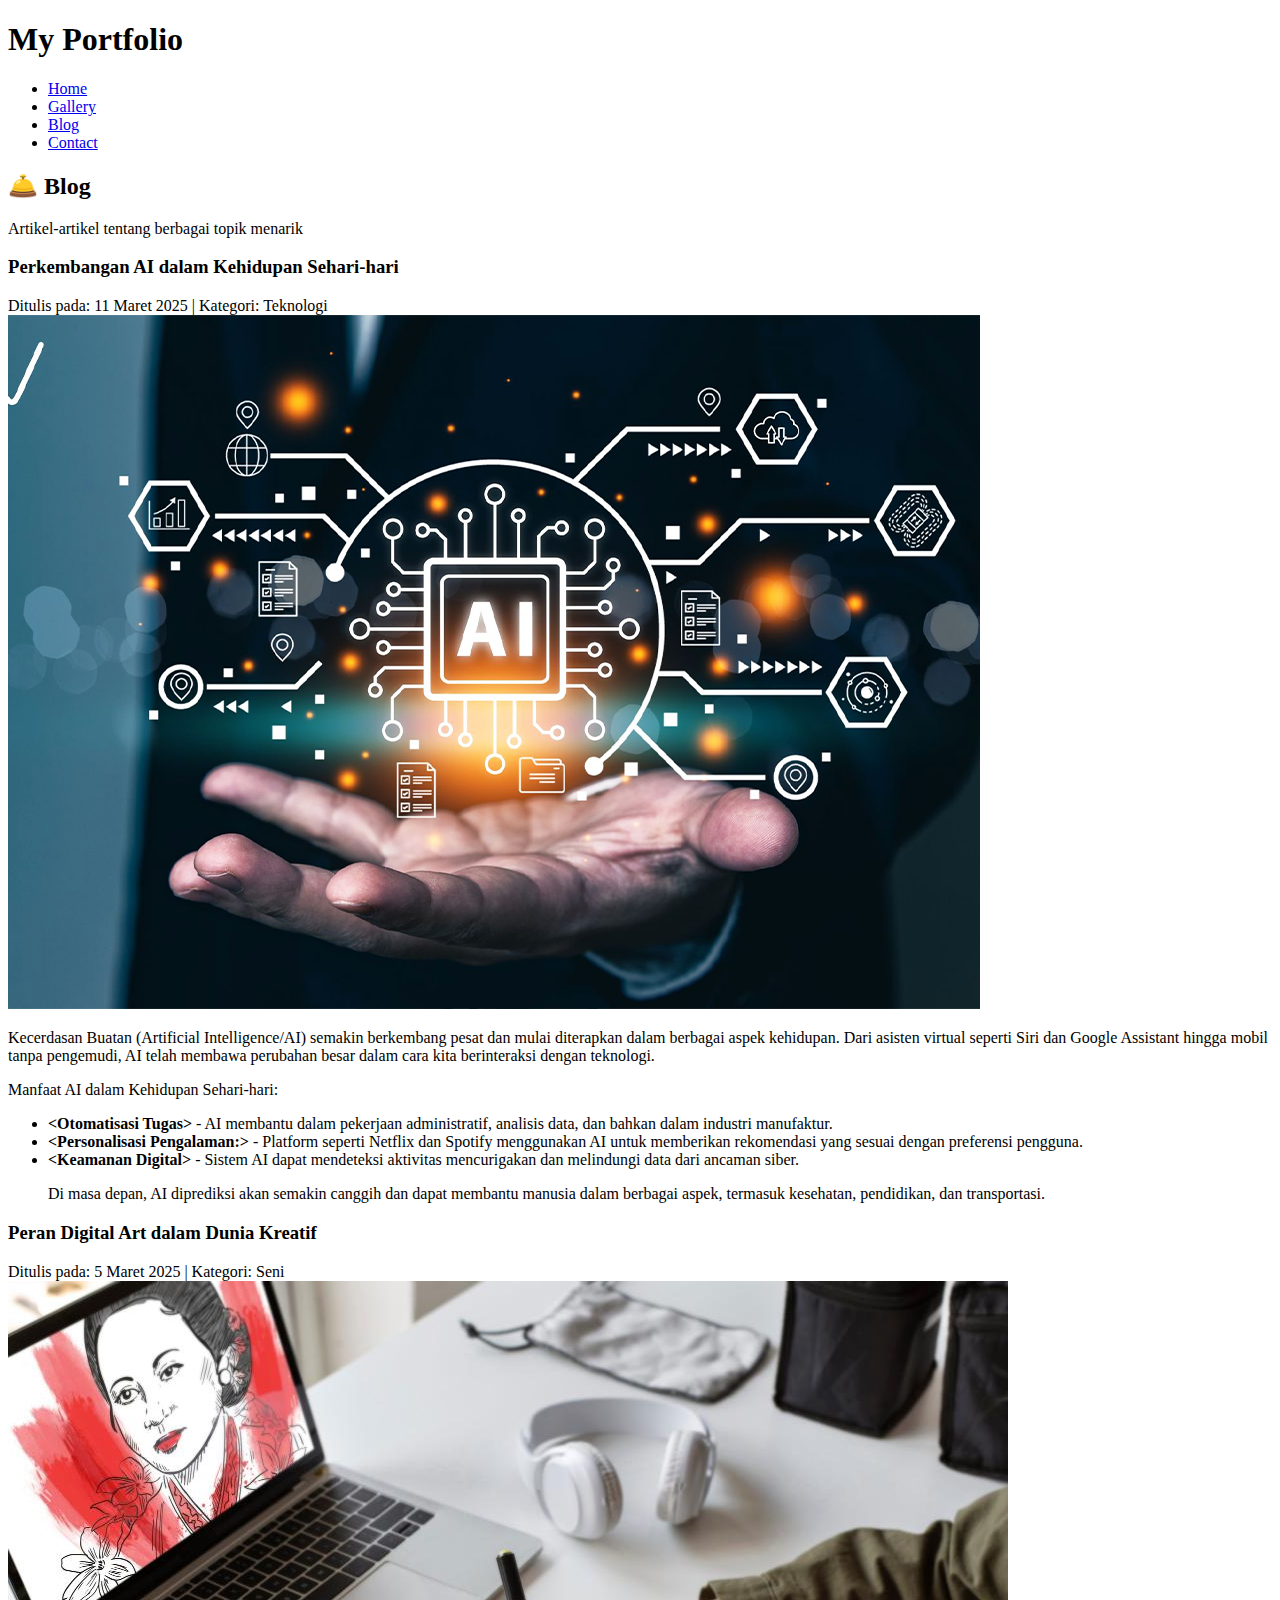
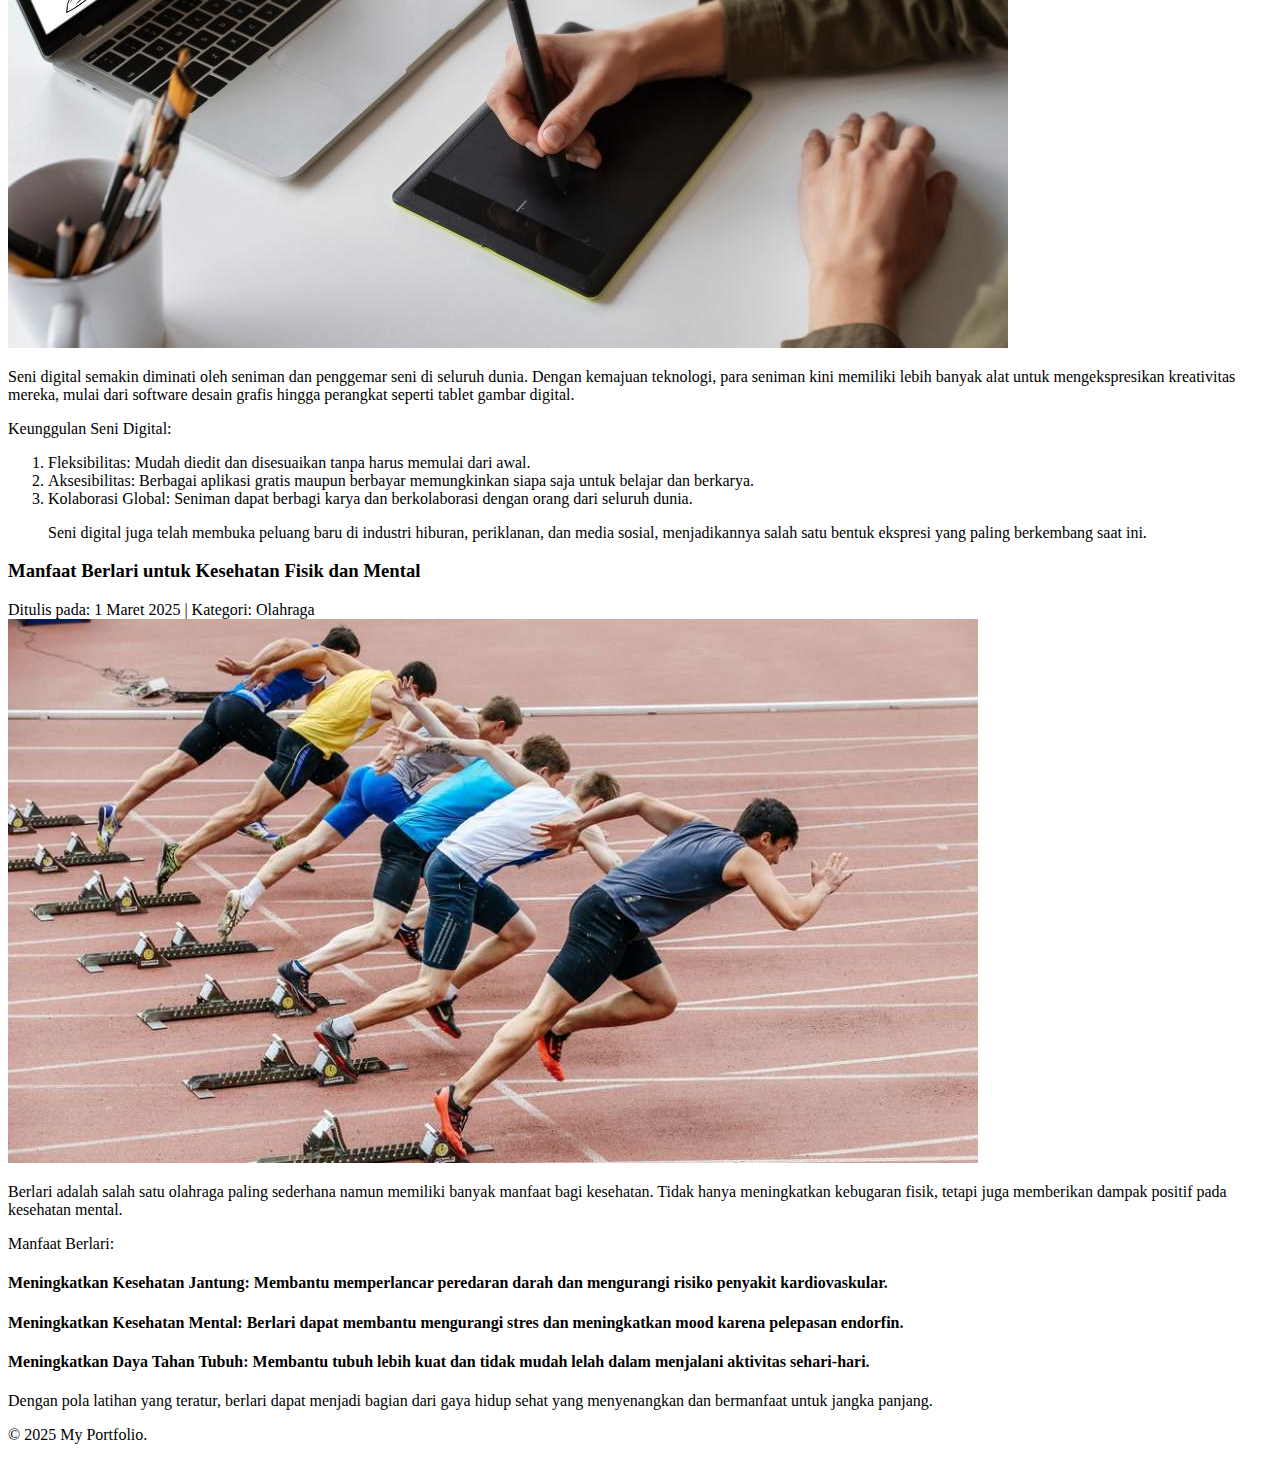
==== blog.html @ 95d7e41c "Manambahkan file HTML untuk website" ====
<!DOCTYPE html>
<html lang="id">
<head>
    <meta charset="UTF-8">
    <meta name="viewport" content="width=device-width, initial-scale=1.0">
    <title>Blog - My Personal Portfolio</title>
    <link rel="stylesheet" href="css/style.css">
</head>
<body>
    <header>
        <div class="container">
            <h1>My Portfolio</h1>
            <nav>
                <ul>
                    <li><a href="index.html">Home</a></li>
                    <li><a href="gallery.html">Gallery</a></li>
                    <li><a href="blog.html" class="active">Blog</a></li>
                    <li><a href="contact.html">Contact</a></li>
                </ul>
            </nav>
        </div>
    </header>

    <main>
        <section class="page-header">
            <div class="container">
                <h2>🛎️ Blog</h2>
                <p>Artikel-artikel tentang berbagai topik menarik</p>
            </div>
        </section>

        <section class="blog">
            <div class="container">
                <article class="blog-post">
                    <h3>Perkembangan AI dalam Kehidupan Sehari-hari</h3>
                    <div class="post-meta">Ditulis pada: 11 Maret 2025 | Kategori: Teknologi</div>
                    <img src="ini ai.png" alt="HTML Coding" class="post-image">
                    <div class="post-content">
                        <p>Kecerdasan Buatan (Artificial Intelligence/AI) semakin berkembang pesat dan mulai diterapkan dalam berbagai aspek kehidupan. Dari asisten virtual seperti Siri dan Google Assistant hingga mobil tanpa pengemudi, AI telah membawa perubahan besar dalam cara kita berinteraksi dengan teknologi.
                        </p>
                        <p>Manfaat AI dalam Kehidupan Sehari-hari:
                        </p>
                        <ul>
                            <li><strong>&lt;Otomatisasi Tugas&gt;</strong> - AI membantu dalam pekerjaan administratif, analisis data, dan bahkan dalam industri manufaktur.</li>
                            <li><strong>&lt;Personalisasi Pengalaman:&gt;</strong> - Platform seperti Netflix dan Spotify menggunakan AI untuk memberikan rekomendasi yang sesuai dengan preferensi pengguna.
                            </li>
                            <li><strong>&lt;Keamanan Digital&gt;</strong> - Sistem AI dapat mendeteksi aktivitas mencurigakan dan melindungi data dari ancaman siber.</li>
                        <p>Di masa depan, AI diprediksi akan semakin canggih dan dapat membantu manusia dalam berbagai aspek, termasuk kesehatan, pendidikan, dan transportasi.
                        </p>
                    </div>
                </article>

                <article class="blog-post">
                    <h3>Peran Digital Art dalam Dunia Kreatif
                    </h3>
                    <div class="post-meta">Ditulis pada: 5 Maret 2025 | Kategori: Seni</div>
                    <img src="seniii.jpg" alt="Seni" class="post-image">
                    <div class="post-content">
                        <p>Seni digital semakin diminati oleh seniman dan penggemar seni di seluruh dunia. Dengan kemajuan teknologi, para seniman kini memiliki lebih banyak alat untuk mengekspresikan kreativitas mereka, mulai dari software desain grafis hingga perangkat seperti tablet gambar digital.
                        </p>
                        <p>Keunggulan Seni Digital:
                        </p>
                        <ol>
                            <li>Fleksibilitas: Mudah diedit dan disesuaikan tanpa harus memulai dari awal.
                            </li>
                            <li>Aksesibilitas: Berbagai aplikasi gratis maupun berbayar memungkinkan siapa saja untuk belajar dan berkarya.
                            </li>
                            <li>Kolaborasi Global: Seniman dapat berbagi karya dan berkolaborasi dengan orang dari seluruh dunia.
                            </li>
                        <p>Seni digital juga telah membuka peluang baru di industri hiburan, periklanan, dan media sosial, menjadikannya salah satu bentuk ekspresi yang paling berkembang saat ini.
                        </p>
                    </div>
                </article>

                <article class="blog-post">
                    <h3>Manfaat Berlari untuk Kesehatan Fisik dan Mental
                    </h3>
                    <div class="post-meta">Ditulis pada: 1 Maret 2025 | Kategori: Olahraga</div>
                    <img src="lari.jpg" alt="Olahraga" class="post-image">
                    <div class="post-content">
                        <p>Berlari adalah salah satu olahraga paling sederhana namun memiliki banyak manfaat bagi kesehatan. Tidak hanya meningkatkan kebugaran fisik, tetapi juga memberikan dampak positif pada kesehatan mental.
                        </p>
                        <p>Manfaat Berlari:
                        </p>
                        <h4>Meningkatkan Kesehatan Jantung: Membantu memperlancar peredaran darah dan mengurangi risiko penyakit kardiovaskular.
                        </h4>
                        <h4>Meningkatkan Kesehatan Mental: Berlari dapat membantu mengurangi stres dan meningkatkan mood karena pelepasan endorfin.
                        </h4>
                        <h4>Meningkatkan Daya Tahan Tubuh: Membantu tubuh lebih kuat dan tidak mudah lelah dalam menjalani aktivitas sehari-hari.
                        </h4>
                        <p>Dengan pola latihan yang teratur, berlari dapat menjadi bagian dari gaya hidup sehat yang menyenangkan dan bermanfaat untuk jangka panjang.</p>
                    </div>
                </article>
            </div>
        </section>
    </main>

    <footer>
        <div class="container">
            <p>&copy; 2025 My Portfolio.</p>
        </div>
    </footer>
</body>
</html>
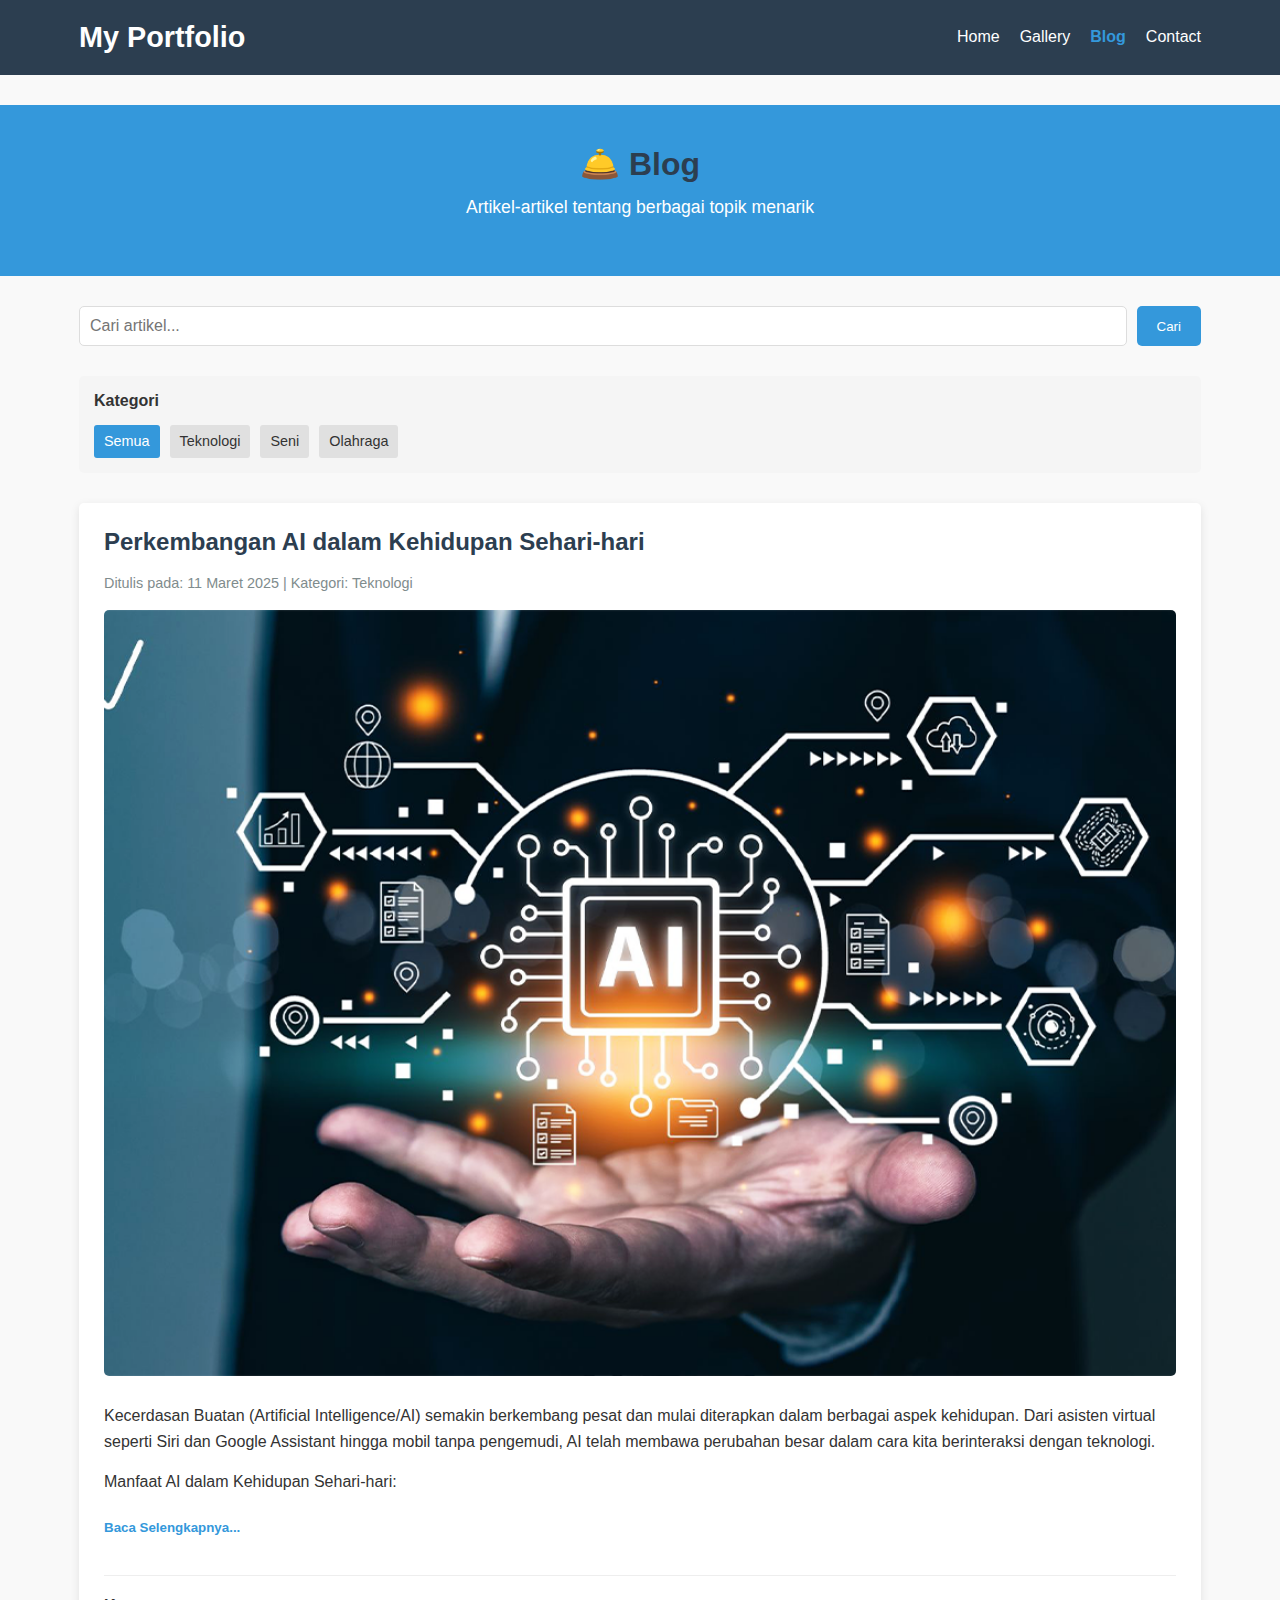
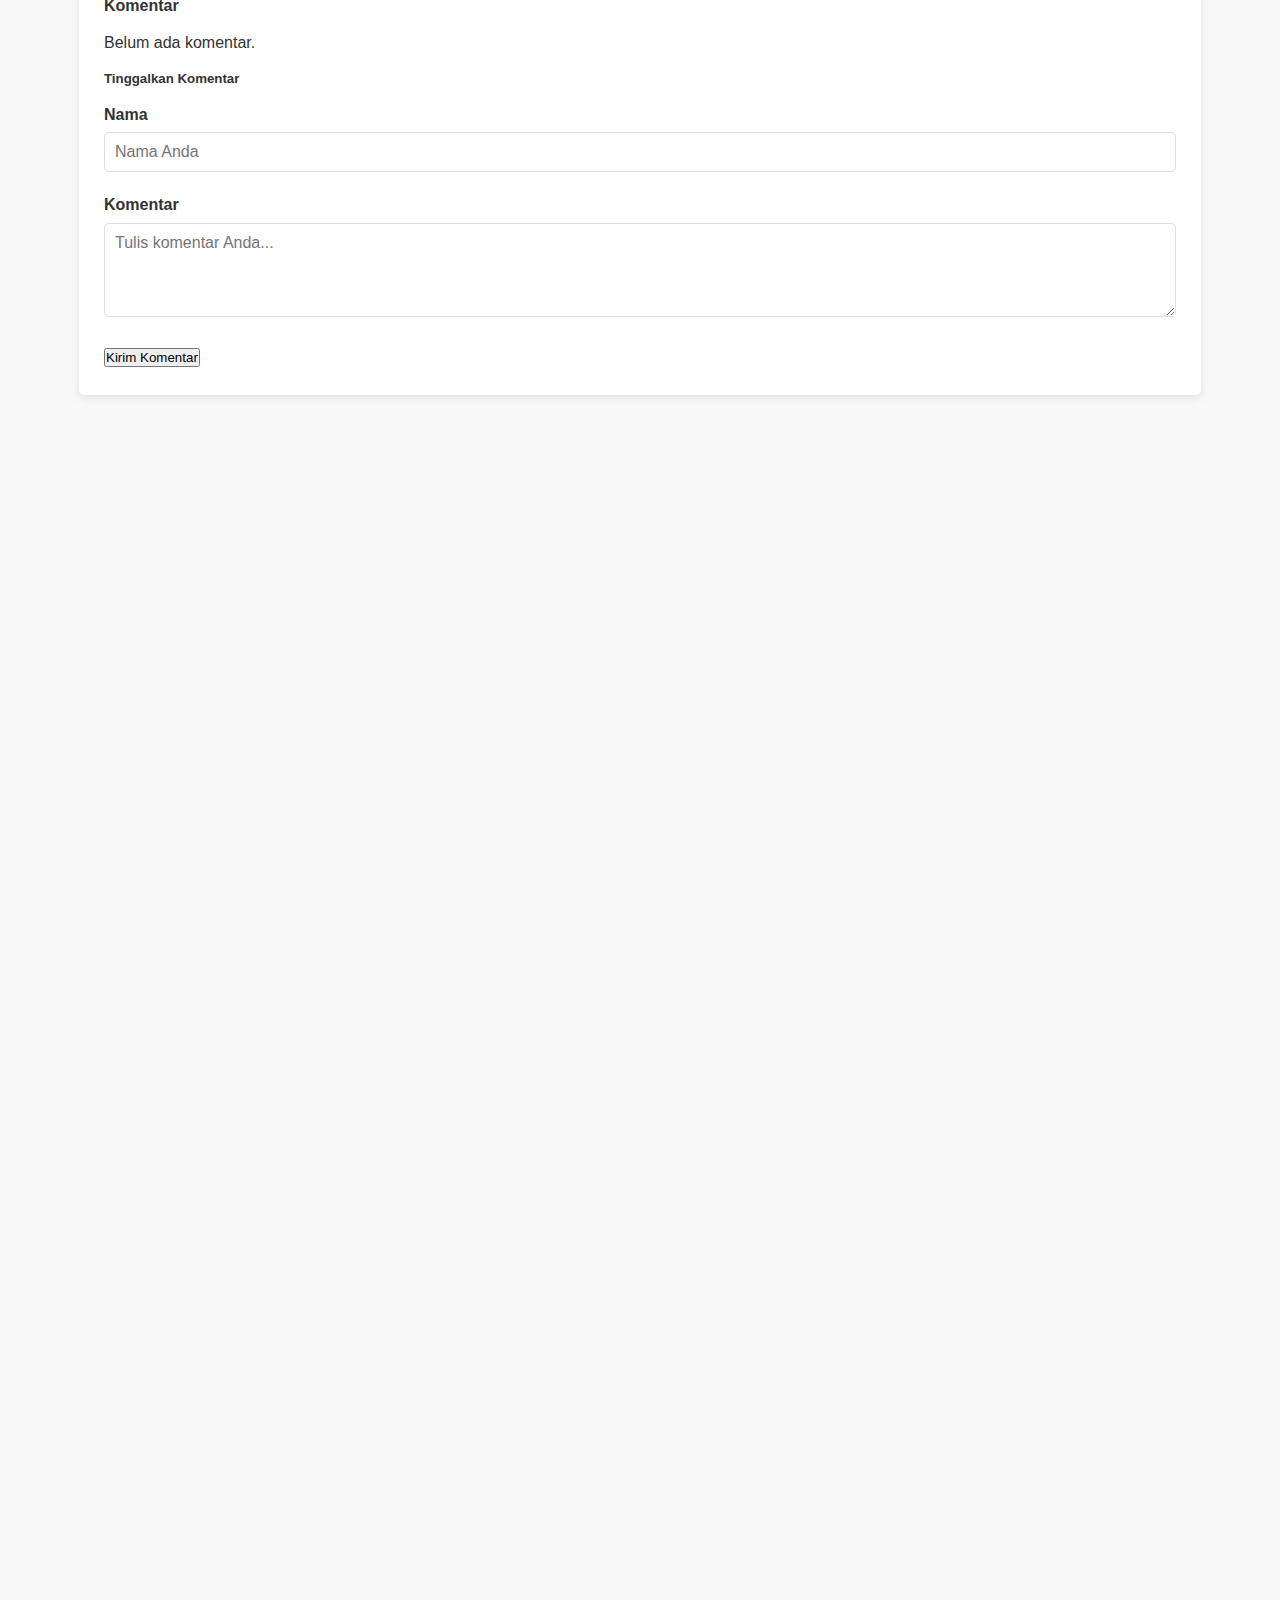
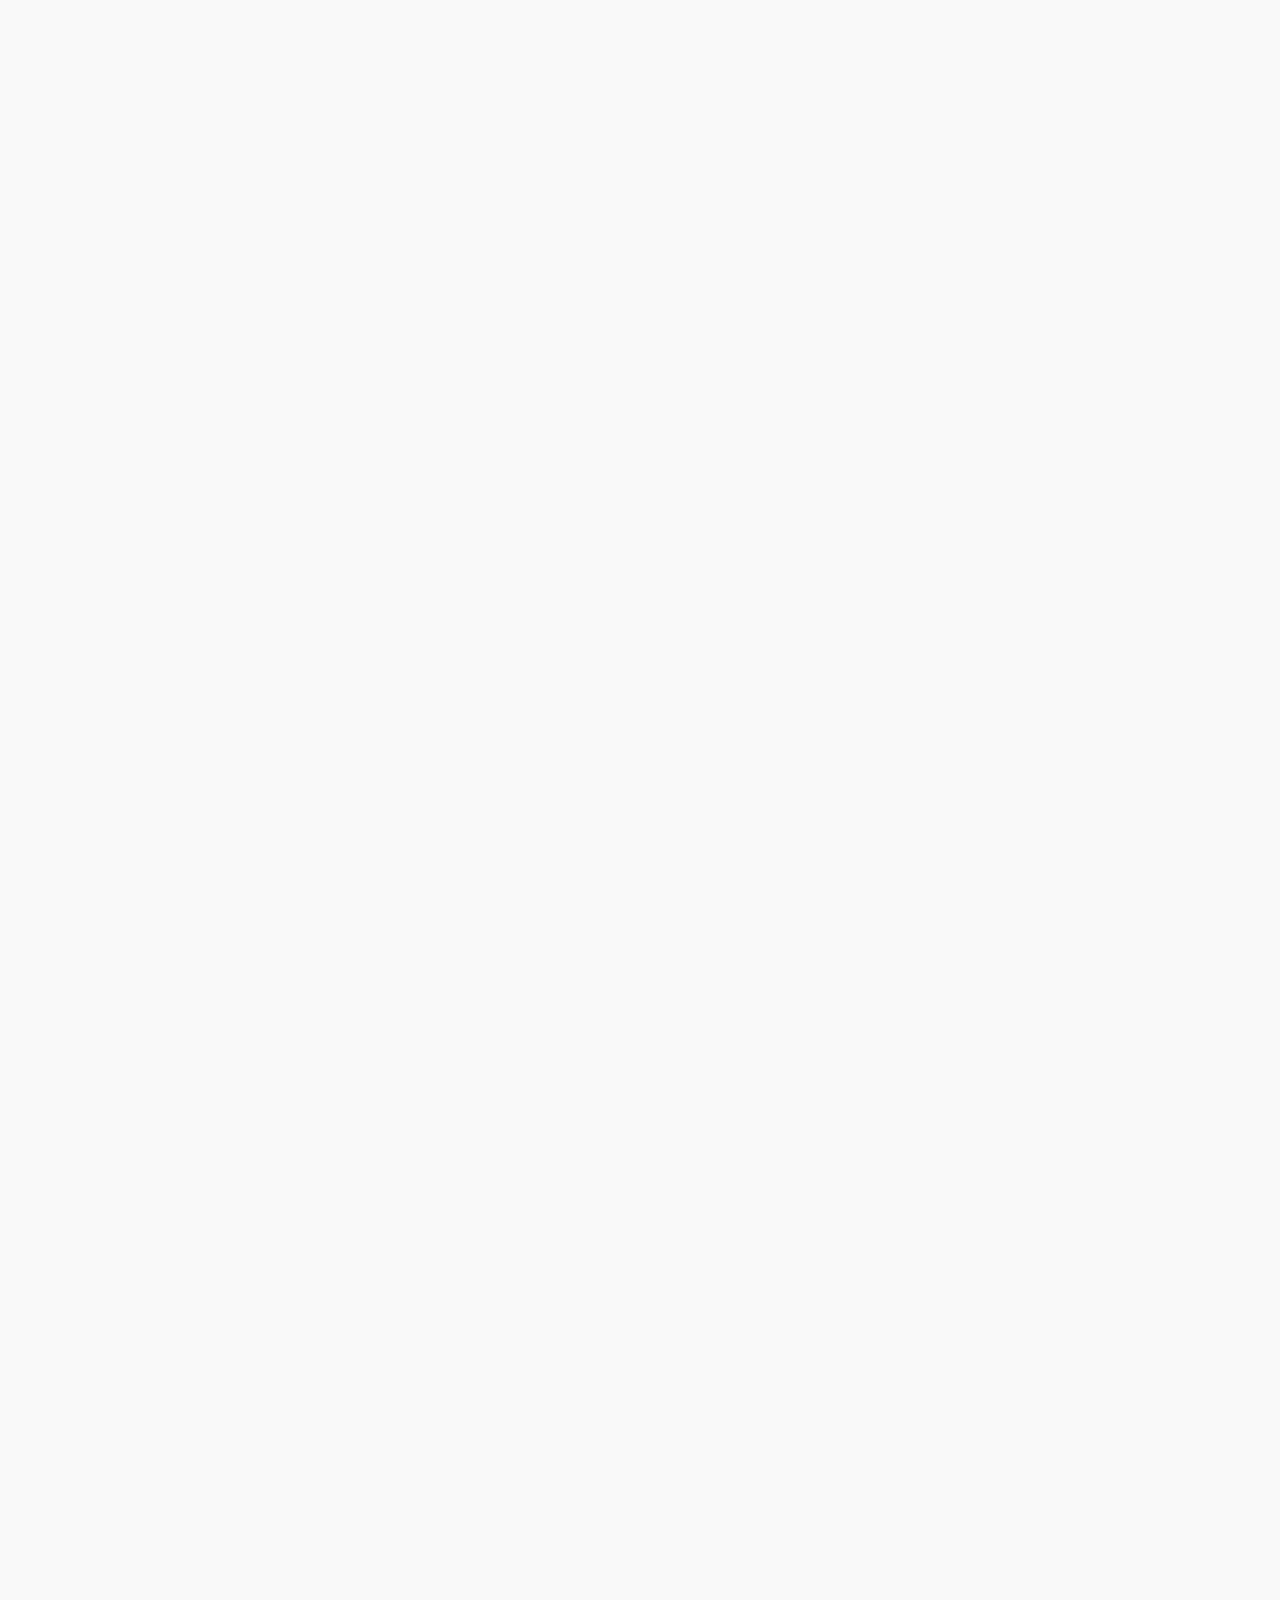
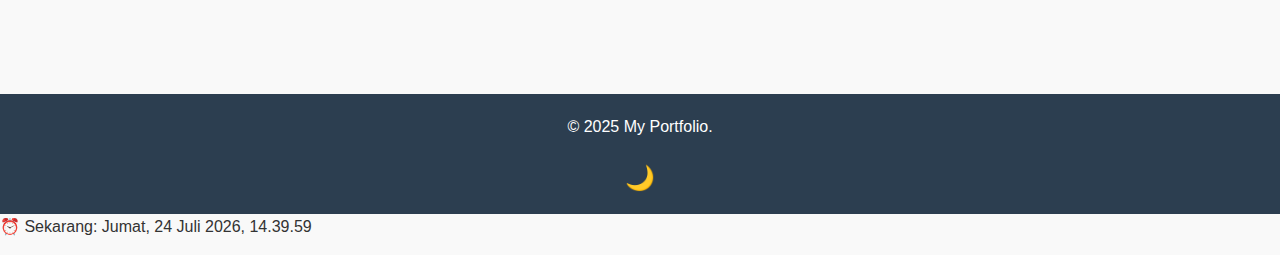
==== commit 61a40e7a: "update file js" ====
--- a/blog.html
+++ b/blog.html
@@ -4,7 +4,8 @@
     <meta charset="UTF-8">
     <meta name="viewport" content="width=device-width, initial-scale=1.0">
     <title>Blog - My Personal Portfolio</title>
-    <link rel="stylesheet" href="css/style.css">
+    <link rel="stylesheet" href="style.css">
+    <script src="script.js"></script>
 </head>
 <body>
     <header>
@@ -100,5 +101,19 @@
             <p>&copy; 2025 My Portfolio.</p>
         </div>
     </footer>
+    <!-- Tambahkan ini di dalam <footer> atau di mana pun kamu mau -->
+<p id="clock"></p>
+
+<script>
+function updateClock() {
+    const now = new Date();
+    const waktu = now.toLocaleTimeString('id-ID');
+    const tanggal = now.toLocaleDateString('id-ID', { weekday: 'long', year: 'numeric', month: 'long', day: 'numeric' });
+    document.getElementById("clock").innerText = `⏰ Sekarang: ${tanggal}, ${waktu}`;
+}
+setInterval(updateClock, 1000);
+updateClock();
+</script>
+
 </body>
 </html>--- a/style.css
+++ b/style.css
@@ -0,0 +1,538 @@
+/* Reset and Base Styles */
+* {
+    margin: 0;
+    padding: 0;
+    box-sizing: border-box;
+}
+
+body {
+    font-family: 'Segoe UI', Tahoma, Geneva, Verdana, sans-serif;
+    line-height: 1.6;
+    color: #333;
+    background-color: #f9f9f9;
+}
+
+img {
+    max-width: 100%;
+    height: auto;
+}
+
+.container {
+    width: 90%;
+    max-width: 1200px;
+    margin: 0 auto;
+    padding: 0 15px;
+}
+
+/* Typography */
+h1, h2, h3, h4, h5, h6 {
+    font-weight: 700;
+    line-height: 1.2;
+    margin-bottom: 15px;
+}
+
+p {
+    margin-bottom: 15px;
+}
+
+ul, ol {
+    margin-bottom: 15px;
+    margin-left: 20px;
+}
+
+/* Header */
+header {
+    background-color: #2c3e50;
+    color: #fff;
+    padding: 20px 0;
+    position: sticky;
+    top: 0;
+    z-index: 100;
+}
+
+header .container {
+    display: flex;
+    justify-content: space-between;
+    align-items: center;
+}
+
+header h1 {
+    font-size: 1.8rem;
+    margin-bottom: 0;
+}
+
+/* Navigation */
+nav ul {
+    list-style: none;
+    display: flex;
+    margin: 0;
+}
+
+nav li {
+    margin-left: 20px;
+}
+
+nav a {
+    color: #fff;
+    text-decoration: none;
+    font-size: 1rem;
+    transition: color 0.3s;
+}
+
+nav a:hover {
+    color: #3498db;
+}
+
+nav a.active {
+    color: #3498db;
+    font-weight: bold;
+}
+
+/* Main Content */
+main {
+    padding: 30px 0;
+}
+
+/* Hero Section */
+.hero {
+    background-color: #3498db;
+    color: #fff;
+    padding: 60px 0;
+    text-align: center;
+    margin-bottom: 30px;
+}
+
+.hero h2 {
+    font-size: 2.2rem;
+    margin-bottom: 20px;
+}
+
+.hero p {
+    font-size: 1.2rem;
+    max-width: 700px;
+    margin: 0 auto;
+}
+
+/* Page Header */
+.page-header {
+    background-color: #3498db;
+    color: #fff;
+    padding: 40px 0;
+    text-align: center;
+    margin-bottom: 30px;
+}
+
+.page-header h2 {
+    font-size: 2rem;
+    margin-bottom: 10px;
+}
+
+.page-header p {
+    font-size: 1.1rem;
+}
+
+/* Sections */
+section {
+    margin-bottom: 40px;
+}
+
+section h2 {
+    font-size: 1.8rem;
+    margin-bottom: 20px;
+    color: #2c3e50;
+    text-align: center;
+}
+
+/* About Section */
+.about h2, .projects h2 {
+    position: relative;
+    padding-bottom: 10px;
+}
+
+.about h2:after, .projects h2:after {
+    content: '';
+    position: absolute;
+    width: 100px;
+    height: 3px;
+    background-color: #3498db;
+    bottom: 0;
+    left: 50%;
+    transform: translateX(-50%);
+}
+
+.profile-container {
+    display: flex;
+    flex-wrap: wrap;
+    align-items: center;
+    gap: 30px;
+    margin-top: 30px;
+}
+
+.profile-image {
+    flex: 1;
+    min-width: 250px;
+}
+
+.profile-image img {
+    border-radius: 50%;
+    box-shadow: 0 5px 15px rgba(0, 0, 0, 0.1);
+}
+
+.profile-text {
+    flex: 2;
+    min-width: 300px;
+}
+
+/* Projects Section */
+.project-list {
+    display: flex;
+    flex-wrap: wrap;
+    gap: 20px;
+    justify-content: center;
+}
+
+.project-card {
+    background-color: #fff;
+    border-radius: 5px;
+    box-shadow: 0 3px 10px rgba(0, 0, 0, 0.1);
+    padding: 20px;
+    width: 100%;
+    max-width: 350px;
+    transition: transform 0.3s;
+}
+
+.project-card:hover {
+    transform: translateY(-5px);
+}
+
+.project-card h3 {
+    color: #3498db;
+}
+
+/* Gallery */
+.gallery-grid {
+    display: grid;
+    grid-template-columns: repeat(auto-fill, minmax(300px, 1fr));
+    gap: 20px;
+}
+
+.gallery-item {
+    position: relative;
+    overflow: hidden;
+    border-radius: 5px;
+    box-shadow: 0 3px 10px rgba(0, 0, 0, 0.1);
+}
+
+.gallery-item img {
+    display: block;
+    transition: transform 0.3s;
+}
+
+.gallery-item:hover img {
+    transform: scale(1.05);
+}
+
+.caption {
+    position: absolute;
+    bottom: 0;
+    left: 0;
+    right: 0;
+    background-color: rgba(0, 0, 0, 0.7);
+    color: #fff;
+    padding: 10px;
+    opacity: 0;
+    transition: opacity 0.3s;
+}
+
+.gallery-item:hover .caption {
+    opacity: 1;
+}
+
+/* Blog */
+.blog-post {
+    background-color: #fff;
+    border-radius: 5px;
+    box-shadow: 0 3px 10px rgba(0, 0, 0, 0.1);
+    padding: 25px;
+    margin-bottom: 30px;
+}
+
+.blog-post h3 {
+    color: #2c3e50;
+    font-size: 1.5rem;
+}
+
+.post-meta {
+    color: #7f8c8d;
+    font-size: 0.9rem;
+    margin-bottom: 15px;
+}
+
+.post-image {
+    width: 100%;
+    border-radius: 5px;
+    margin-bottom: 20px;
+}
+
+/* Contact */
+.contact .container {
+    display: flex;
+    flex-wrap: wrap;
+    gap: 30px;
+}
+
+.contact-info, .contact-form {
+    flex: 1;
+    min-width: 300px;
+}
+
+.contact-info ul {
+    list-style: none;
+    margin-left: 0;
+}
+
+.contact-info li {
+    margin-bottom: 10px;
+}
+
+.social-media {
+    margin-top: 20px;
+}
+
+.social-media ul {
+    display: flex;
+    gap: 15px;
+    margin-left: 0;
+}
+
+.social-media a {
+    color: #3498db;
+    text-decoration: none;
+    transition: color 0.3s;
+}
+
+.social-media a:hover {
+    color: #2980b9;
+}
+
+.form-group {
+    margin-bottom: 20px;
+}
+
+.form-group label {
+    display: block;
+    margin-bottom: 5px;
+    font-weight: 600;
+}
+
+.form-group input,
+.form-group textarea {
+    width: 100%;
+    padding: 10px;
+    border: 1px solid #ddd;
+    border-radius: 5px;
+    font-family: inherit;
+    font-size: 1rem;
+}
+
+.form-group textarea {
+    resize: vertical;
+}
+
+.btn {
+    background-color: #3498db;
+    color: #fff;
+    border: none;
+    padding: 12px 20px;
+    border-radius: 5px;
+    cursor: pointer;
+    font-size: 1rem;
+    transition: background-color 0.3s;
+}
+
+.btn:hover {
+    background-color: #2980b9;
+}
+
+/* Footer */
+footer {
+    background-color: #2c3e50;
+    color: #fff;
+    padding: 20px 0;
+    text-align: center;
+}
+
+/* Responsive Design */
+@media (max-width: 768px) {
+    header .container {
+        flex-direction: column;
+    }
+    
+    nav {
+        margin-top: 15px;
+    }
+    
+    nav ul {
+        justify-content: center;
+    }
+    
+    nav li {
+        margin: 0 10px;
+    }
+    
+    .hero {
+        padding: 40px 0;
+    }
+    
+    .hero h2 {
+        font-size: 1.8rem;
+    }
+    
+    .hero p {
+        font-size: 1rem;
+    }
+    
+    .profile-container, 
+    .contact .container {
+        flex-direction: column;
+    }
+}
+
+@media (max-width: 480px) {
+    nav ul {
+        flex-wrap: wrap;
+    }
+    
+    .gallery-grid {
+        grid-template-columns: 1fr;
+    }
+}
+
+/* Dark Mode Styles */
+.dark-mode {
+    background-color: #1a1a1a;
+    color: #f0f0f0;
+}
+
+.dark-mode header {
+    background-color: #121212;
+}
+
+.dark-mode footer {
+    background-color: #121212;
+}
+
+.dark-mode .hero,
+.dark-mode .page-header {
+    background-color: #2c3e50;
+}
+
+.dark-mode .project-card,
+.dark-mode .blog-post,
+.dark-mode .gallery-item {
+    background-color: #2c2c2c;
+    box-shadow: 0 3px 10px rgba(0, 0, 0, 0.3);
+}
+
+.dark-mode .project-card h3 {
+    color: #3498db;
+}
+
+.dark-mode .blog-post h3 {
+    color: #3498db;
+}
+
+.dark-mode .form-group input,
+.dark-mode .form-group textarea {
+    background-color: #333;
+    color: #f0f0f0;
+    border-color: #444;
+}
+
+.dark-mode .btn {
+    background-color: #3498db;
+}
+
+.dark-mode .btn:hover {
+    background-color: #2980b9;
+}
+
+/* Transisi halus saat toggle dark mode */
+body, header, footer, .project-card, .blog-post, .form-group input, .form-group textarea {
+    transition: background-color 0.3s, color 0.3s;
+}
+
+/* Mobile Navigation Styles */
+@media (max-width: 768px) {
+    .mobile-toggle {
+        font-size: 1.5rem;
+        cursor: pointer;
+        align-self: center;
+    }
+    
+    nav {
+        display: none;
+        width: 100%;
+    }
+    
+    nav.active {
+        display: block;
+    }
+    
+    nav ul {
+        flex-direction: column;
+        text-align: center;
+    }
+    
+    nav li {
+        margin: 10px 0;
+    }
+}
+
+/* Animation Classes */
+.animate-on-scroll {
+    opacity: 0;
+    transform: translateY(30px);
+    transition: opacity 0.6s, transform 0.6s;
+}
+
+.animate-on-scroll.visible {
+    opacity: 1;
+    transform: translateY(0);
+}
+
+/* Gallery Modal Styles */
+.gallery-item.active .caption {
+    opacity: 1;
+}
+/* Efek zoom galeri */
+.gallery-item img {
+    transition: transform 0.3s ease;
+}
+.gallery-item img:hover {
+    transform: scale(1.1);
+}
+
+/* Tombol Scroll ke Atas */
+#scrollTopBtn {
+    display: none;
+    position: fixed;
+    bottom: 20px;
+    right: 20px;
+    background: #333;
+    color: #fff;
+    padding: 10px;
+    border-radius: 50%;
+    border: none;
+    cursor: pointer;
+    z-index: 1000;
+}
+
+/* Dark Mode */
+.dark-mode {
+    background-color: #121212;
+    color: #ffffff;
+}
+.dark-mode a {
+    color: #90caf9;
+}
